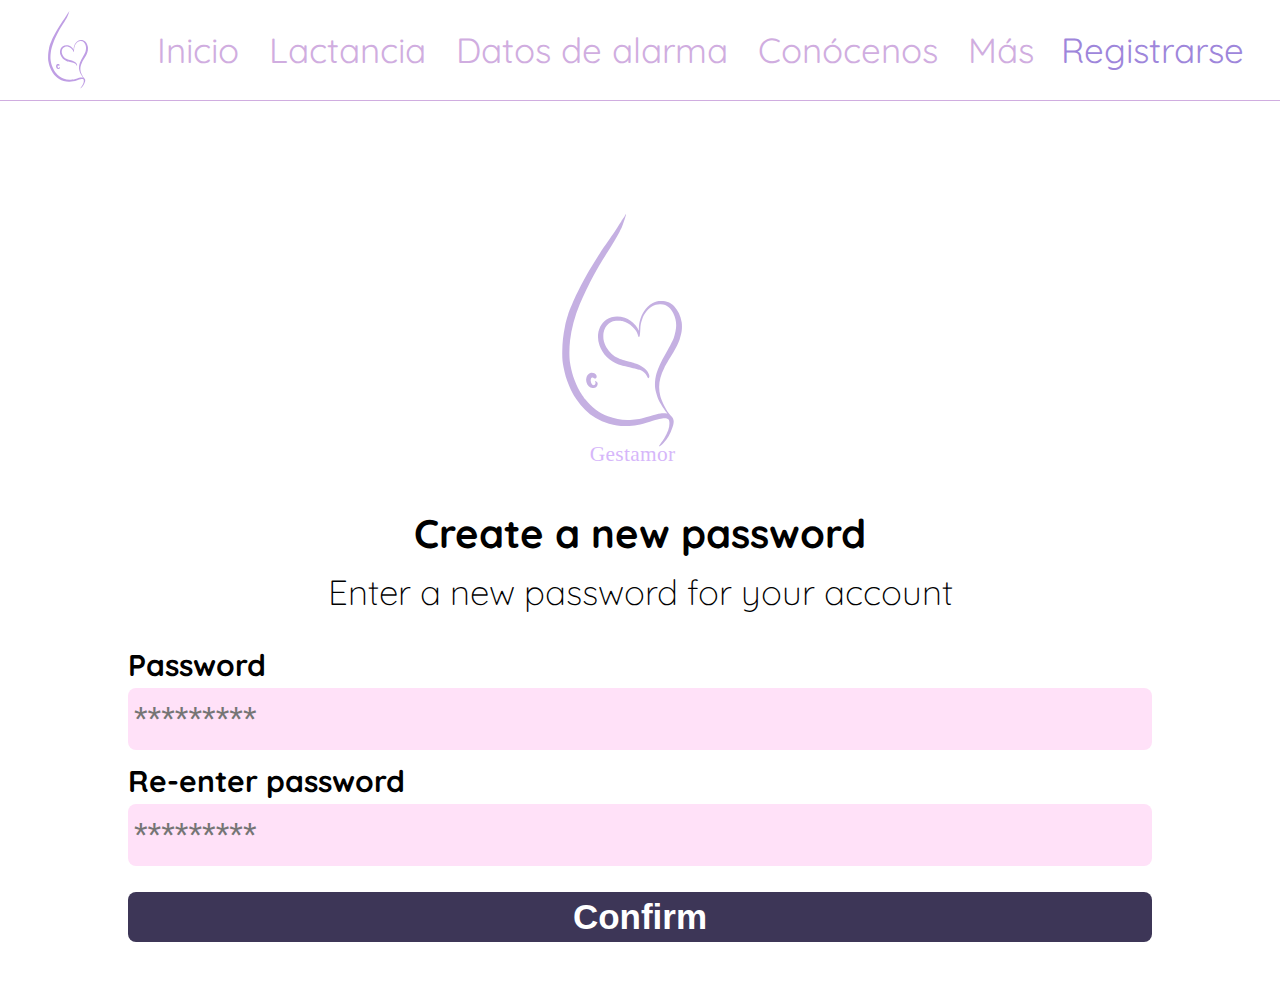
==== src/1-contrasena.html @ 27782e2e "Creo paginas accesorias" ====
<!DOCTYPE html>
<html lang="es">
<head>
    <meta charset="UTF-8">
    <meta http-equiv="X-UA-Compatible" content="IE=edge">
    <meta name="viewport" content="width=device-width, initial-scale=1.0">
    <title>Yard Sale</title>
    <style>
        :root{
        --white: #FFFFFF;
        --black: #000000;
        --hospital-green: #3D3657;
        --light-pink: #9E86DB;
        --very-light-pink: #D0ADE0;
        --text-input-field: #ffdef7;
        --sm:30px;
        --md:35px;
        --lg:40px;
        }
        
        body{
        
            font-family: 'Quicksand', sans-serif;
            margin:0;
        }

        .login{
            /* background-color: var(--text-input-field); */
            display: flex;
            flex-direction: column;
            align-items: center;
            padding-top: 50px;
        }
        .form-container{
            display: grid;
            grid-template-rows: auto 1fr auto;
            width: 80%;
            background-color: var(--white);
            /* background-color: white; */
            padding: 30px;
        }
        .logo{
            width: 100px;
            /* margin-bottom: 48px; */
            justify-self: center;
            /* display: none; */
        }
        .logo-login{
            width: 300px;
            margin: 0 auto;
        }

        .navbar-email {
    color: var(--light-pink);
    font-size: var(--md);
    margin-right: 12px;
    cursor: pointer;
    /* margin-top: 30px; */
  }
  
  .navbar-email:hover{
    color: var(--hospital-green);
  }
        .title{
            font-size: var(--lg);
            margin-bottom: 12px;
            text-align: center;
        }
        .subtitle{
            /* color: var(--very-light-pink); */
            font-size: var(--md);
            font-weight: 300;
            margin-top: 0;
            margin-bottom: 32px;
            text-align: center;
        }
        .label{
            font-size: var(--sm);
            font-weight: bold;
            margin-bottom: 4px;
        }
        .input{
            background-color: #ffe1f8;
            border: none;
            border-radius: 8px;
            height: 50px;
            font-size: var(--md);
            padding: 6px;
            margin-bottom: 12px;
        }
        .form{
            display: flex;
            flex-direction: column;
        }
        .primary-button{
            background-color: var(--hospital-green);
            border-radius: 8px;
            border: none;
            color: var(--white);
            width: 100%;
            cursor: pointer;
            font-size: var(--md);
            font-weight: bold;
            height: 50px;
        }
        .login-button{
            margin-top: 14px;
            margin-bottom: 30px;
        }
          /* NavBar general */
  nav {
    display: flex;
    justify-content: space-between;
    padding: 0 24px;
    border-bottom: 1px solid var(--very-light-pink);
    align-items: center;
    vertical-align: auto;
  }
  .menu {
    height: 100px;
    display: none;
  }

  .navbar-left ul,
  .navbar-right ul {
    list-style: none;
    padding: 0;
    /* margin: 0; */
    display: flex;
    align-items: center;

}
.navbar-left {
    display: flex;
    align-items: center;
  }
.navbar-right {
    /* display: flex; */
    align-items: center;
  }
  .navbar-left ul {
    margin-left: 12px;
    /* min-width: 200px; */
  }

  .navbar-left ul li {
    margin-left: 12px;
    text-align: center;
  }

  .navbar-left ul li a,
  .navbar-right ul li a {
    text-decoration: none;
    color: var(--very-light-pink);
    border: 1px solid var(--white);
    padding: 8px;
    border-radius: 8px;
    font-size: var(--md);
  }
  .navbar-left ul li a:hover,
  .navbar-right ul li a:hover {
    border: 1px solid var(--hospital-green);
    color: var(--very-light-pink);
  }

  
        @media (max-width: 640px) {
            .logo{
                display: block;
            }            
        }
    </style>
     <link rel="preconnect" href="https://fonts.googleapis.com">
     <link rel="preconnect" href="https://fonts.gstatic.com" crossorigin>
     <link href="https://fonts.googleapis.com/css2?family=Quicksand:wght@300;500;700&display=swap" rel="stylesheet">
 
</head>
<body>
    <nav>
        <img src="../assets/imgs/logo-purple.svg" alt="menu" class="menu">
    
        <div class="navbar-left">
          <img src="../assets/imgs/logo-purple.svg" alt="logo" class="logo">
    
          <ul>
            <li>
              <a href="#">Inicio</a>
            </li>
            <li>
              <a href="#">Lactancia</a>
            </li>
            <li>
              <a href="#">Datos de alarma</a>
            </li>
            <li>
              <a href="https://drive.google.com/file/d/1Ls9IoTLpWbkfk3x7RFhxNTkjOJYWybqA/view?usp=sharing">Conócenos</a>
            </li>
            <li>
              <a href="#">Más</a>
            </li>
          </ul>
        </div>
    
        <div class="navbar-right">
          <ul>
            <li class="navbar-email">Registrarse</li>
          </ul>
        </div>
    </nav>


    <div class="login">
        <div class="form-container">
            <img src="../assets/imgs/light-logo-title.svg" alt="logo" class="logo-login">

            <h1 class="title">Create a new password</h1>
            <p class="subtitle">Enter a new password for your account</p>

            <form action="/" class="form">
                <label for="password" class="label">Password</label>
                <input type="password" id="password" placeholder="*********" class="input input-password">

                <label for="new-password" class="label">Re-enter password</label>
                <input type="password" id="new-password" placeholder="*********" class="input input-password">

                <input type="submit" value="Confirm" class="primary-button login-button">
            </form>
        </div>
    </div>
</body>
</html>
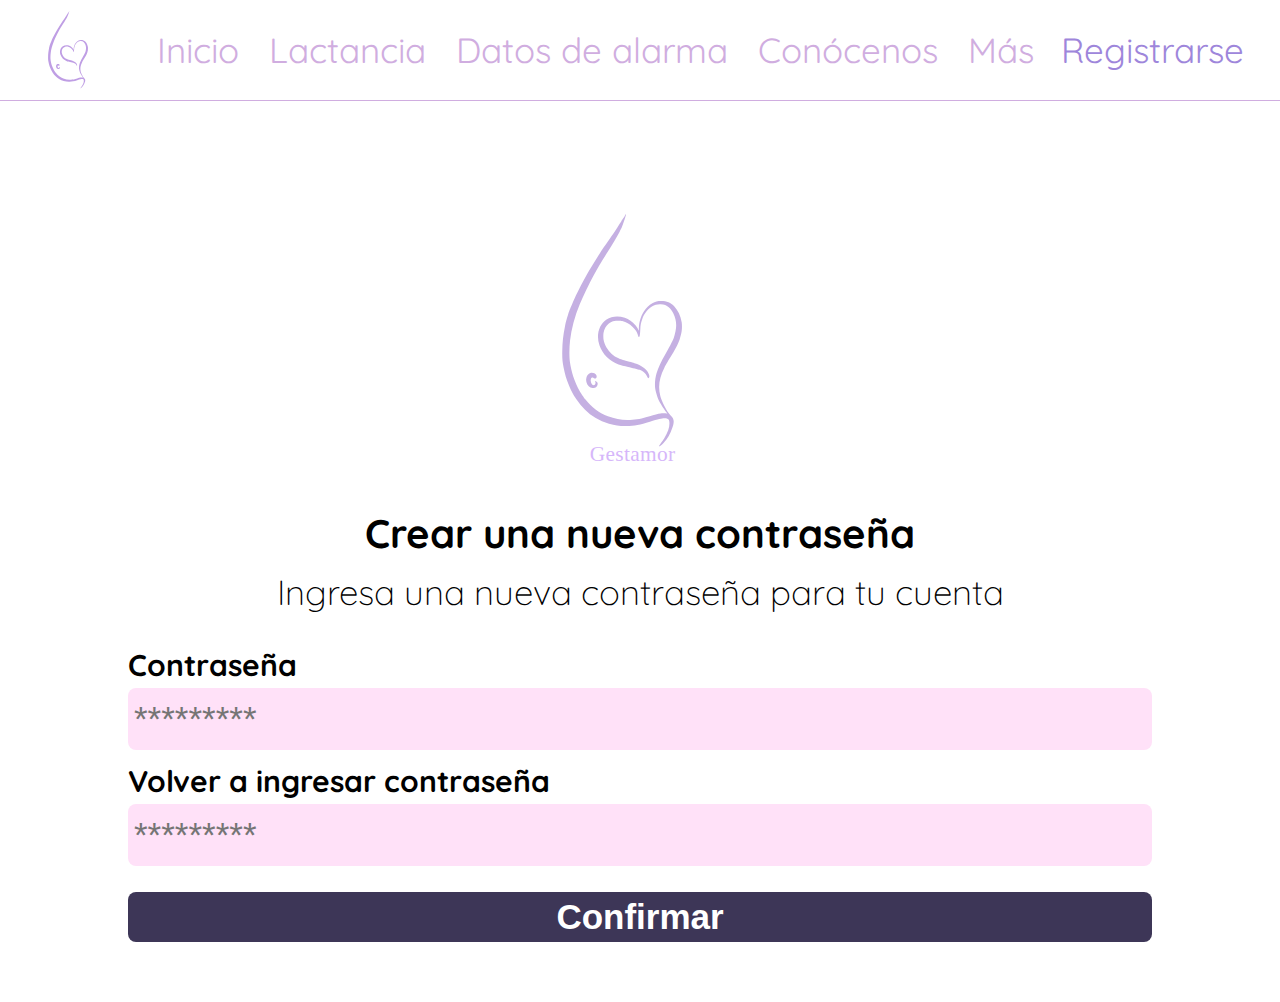
==== commit 7816692f: "Agrego el about us" ====
--- a/src/1-contrasena.html
+++ b/src/1-contrasena.html
@@ -4,7 +4,9 @@
     <meta charset="UTF-8">
     <meta http-equiv="X-UA-Compatible" content="IE=edge">
     <meta name="viewport" content="width=device-width, initial-scale=1.0">
-    <title>Yard Sale</title>
+    <title>Gestamor: Automonitoreo en el embarazo</title>
+
+    <link rel="shortcut icon" href="../assets/imgs/logo.PNG" type="image/x-icon">    
     <style>
         :root{
         --white: #FFFFFF;
@@ -167,7 +169,16 @@
         @media (max-width: 640px) {
             .logo{
                 display: block;
-            }            
+            }         
+            :root{
+            --sm:15px;
+            --md:20px;
+            --lg:25px;
+            --nav:15px;
+            }   
+            nav{
+                display: none;
+            }
         }
     </style>
      <link rel="preconnect" href="https://fonts.googleapis.com">
@@ -203,7 +214,7 @@
     
         <div class="navbar-right">
           <ul>
-            <li class="navbar-email">Registrarse</li>
+            <li class="navbar-email" onclick="location.href='./4-create-account.html'">Registrarse</li>
           </ul>
         </div>
     </nav>
@@ -213,17 +224,17 @@
         <div class="form-container">
             <img src="../assets/imgs/light-logo-title.svg" alt="logo" class="logo-login">
 
-            <h1 class="title">Create a new password</h1>
-            <p class="subtitle">Enter a new password for your account</p>
-
-            <form action="/" class="form">
-                <label for="password" class="label">Password</label>
+            <h1 class="title">Crear una nueva contraseña</h1>
+            <p class="subtitle">Ingresa una nueva contraseña para tu cuenta</p>
+
+            <form action="./3-login.html" class="form">
+                <label for="password" class="label">Contraseña</label>
                 <input type="password" id="password" placeholder="*********" class="input input-password">
 
-                <label for="new-password" class="label">Re-enter password</label>
+                <label for="new-password" class="label">Volver a ingresar contraseña</label>
                 <input type="password" id="new-password" placeholder="*********" class="input input-password">
 
-                <input type="submit" value="Confirm" class="primary-button login-button">
+                <input type="submit" value="Confirmar" class="primary-button login-button" onclick="location.href='./3-login.html'">
             </form>
         </div>
     </div>
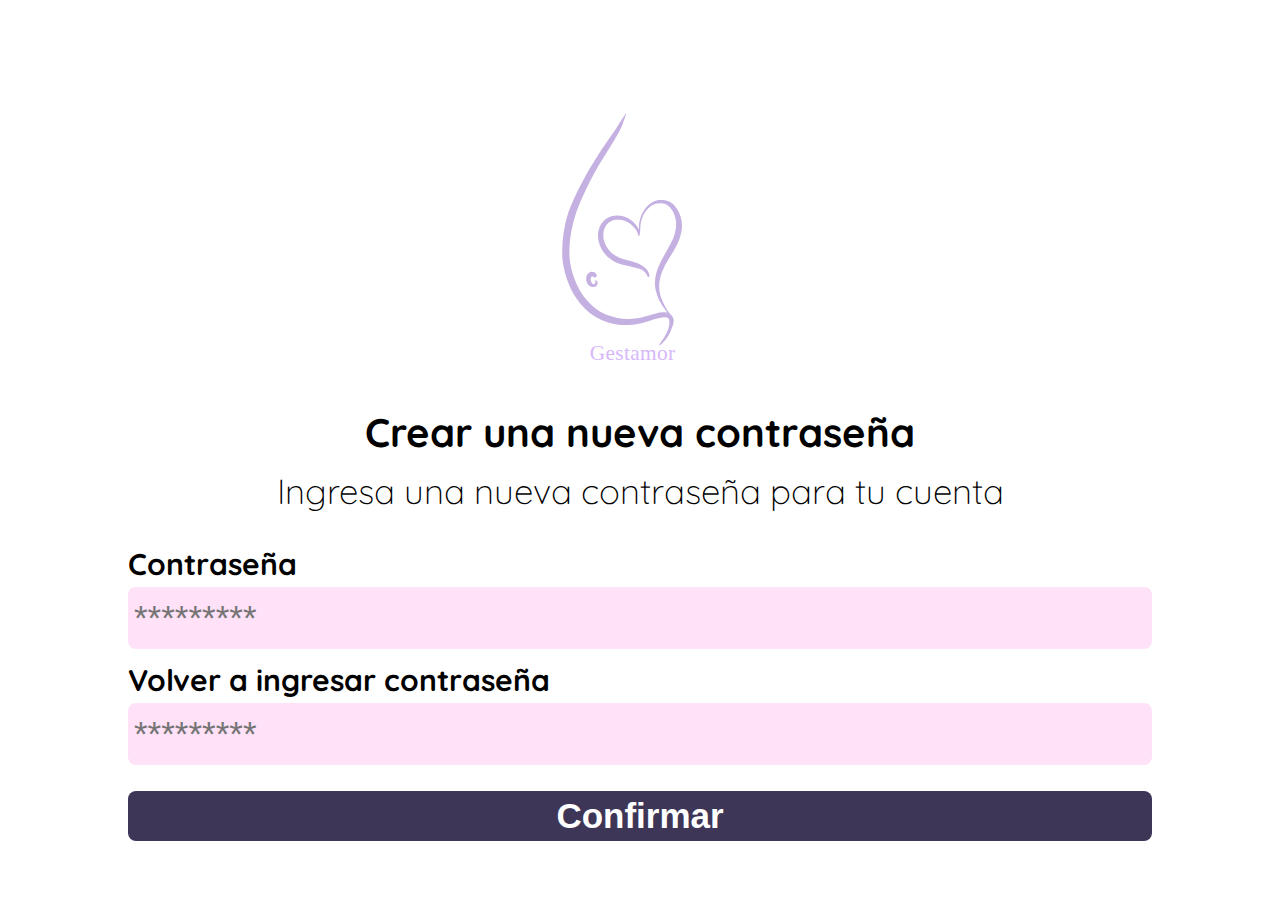
==== commit d1b8ea91: "Quito navbar a paginas de login y signup" ====
--- a/src/1-contrasena.html
+++ b/src/1-contrasena.html
@@ -187,38 +187,6 @@
  
 </head>
 <body>
-    <nav>
-        <img src="../assets/imgs/logo-purple.svg" alt="menu" class="menu">
-    
-        <div class="navbar-left">
-          <img src="../assets/imgs/logo-purple.svg" alt="logo" class="logo">
-    
-          <ul>
-            <li>
-              <a href="#">Inicio</a>
-            </li>
-            <li>
-              <a href="#">Lactancia</a>
-            </li>
-            <li>
-              <a href="#">Datos de alarma</a>
-            </li>
-            <li>
-              <a href="https://drive.google.com/file/d/1Ls9IoTLpWbkfk3x7RFhxNTkjOJYWybqA/view?usp=sharing">Conócenos</a>
-            </li>
-            <li>
-              <a href="#">Más</a>
-            </li>
-          </ul>
-        </div>
-    
-        <div class="navbar-right">
-          <ul>
-            <li class="navbar-email" onclick="location.href='./4-create-account.html'">Registrarse</li>
-          </ul>
-        </div>
-    </nav>
-
 
     <div class="login">
         <div class="form-container">
